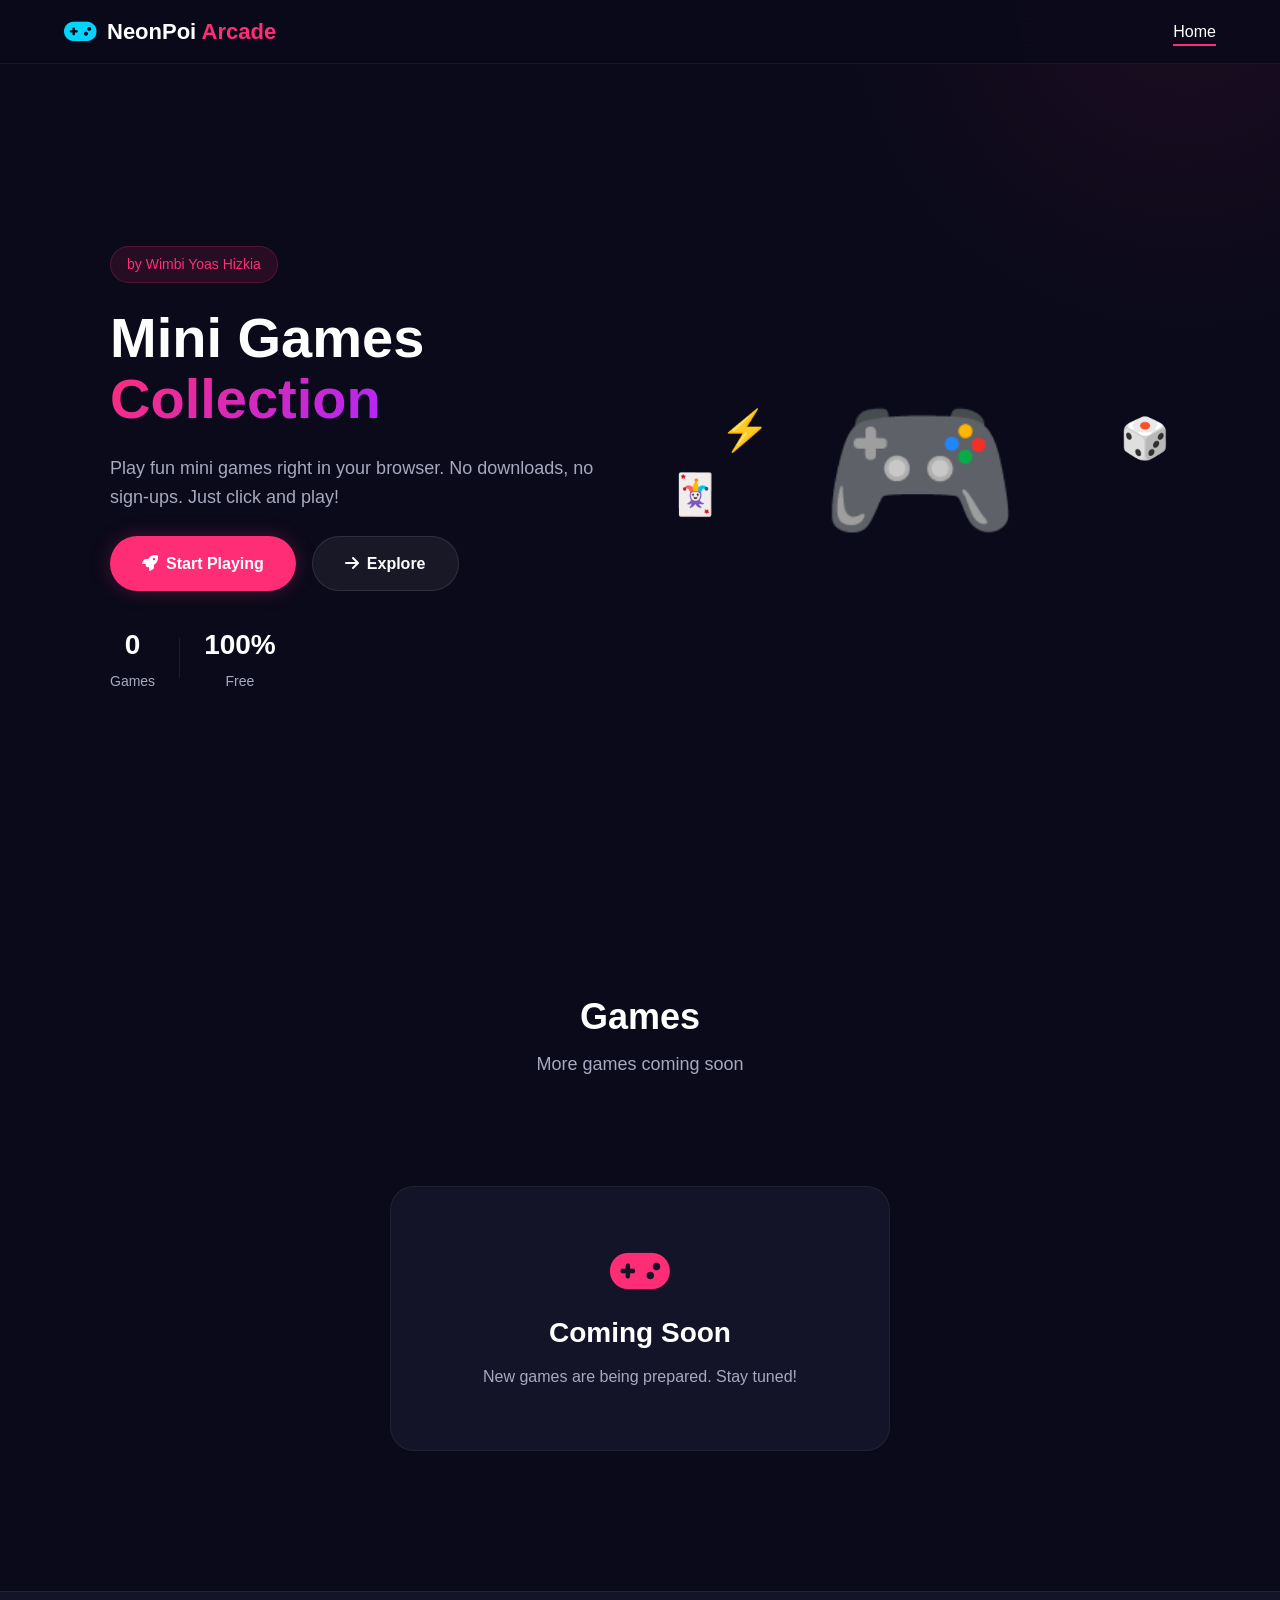
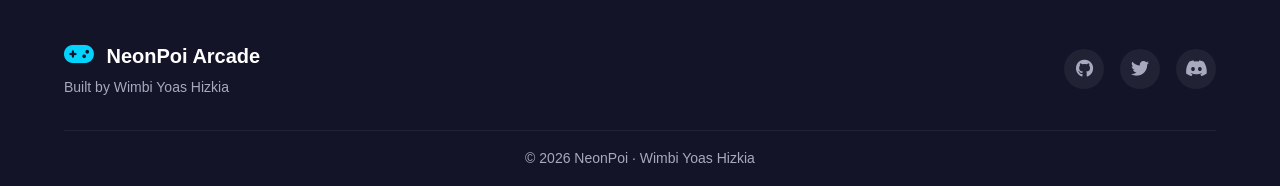
==== index.html @ 4e2cd575 "Add homepage Create initial homepage with hero section.  Signed-off-by: Wimbi Yoas Hizkia <wimbiyoas" ====
<!DOCTYPE html>
<html lang="en">
<head>
  <meta charset="UTF-8" />
  <meta name="viewport" content="width=device-width, initial-scale=1.0" />
  <title>NeonPoi · Arcade Hub</title>
  <link rel="stylesheet" href="style.css" />
  <link rel="stylesheet" href="https://cdnjs.cloudflare.com/ajax/libs/font-awesome/6.5.0/css/all.min.css" />
</head>
<body>

  <nav class="navbar">
    <div class="container nav-container">
      <div class="nav-brand">
        <i class="fas fa-gamepad"></i>
        <span>NeonPoi <span style="color: #ff2d75;">Arcade</span></span>
      </div>
      <ul class="nav-links">
        <li><a href="#" class="active">Home</a></li>
      </ul>
      <button class="nav-toggle" id="navToggle">
        <i class="fas fa-bars"></i>
      </button>
    </div>
  </nav>

  <section class="hero">
    <div class="container hero-container">
      <div class="hero-content">
        <span class="hero-badge">by Wimbi Yoas Hizkia</span>
        <h1 class="hero-title">
          Mini Games<br />
          <span class="gradient-text">Collection</span>
        </h1>
        <p class="hero-desc">
          Play fun mini games right in your browser. No downloads, no sign-ups.
          Just click and play!
        </p>
        <div class="hero-buttons">
          <a href="#games" class="btn btn-primary">
            <i class="fas fa-rocket"></i> Start Playing
          </a>
          <a href="#games" class="btn btn-secondary">
            <i class="fas fa-arrow-right"></i> Explore
          </a>
        </div>
        <div class="hero-stats">
          <div class="stat">
            <span class="stat-number">0</span>
            <span class="stat-label">Games</span>
          </div>
          <div class="stat-divider"></div>
          <div class="stat">
            <span class="stat-number">100%</span>
            <span class="stat-label">Free</span>
          </div>
        </div>
      </div>
      <div class="hero-image">
        <div class="hero-emoji">🎮</div>
        <div class="floating-emoji emoji-1">🎲</div>
        <div class="floating-emoji emoji-2">🃏</div>
        <div class="floating-emoji emoji-3">⚡</div>
      </div>
    </div>
  </section>

  <section class="games" id="games">
    <div class="container">
      <div class="section-header">
        <h2 class="section-title">Games</h2>
        <p class="section-desc">More games coming soon</p>
      </div>

      <div class="coming-soon-wrapper">
        <div class="coming-soon-box">
          <i class="fas fa-gamepad"></i>
          <h3>Coming Soon</h3>
          <p>New games are being prepared. Stay tuned!</p>
        </div>
      </div>
    </div>
  </section>
  
  <footer class="footer">
    <div class="container">
      <div class="footer-content">
        <div class="footer-brand">
          <i class="fas fa-gamepad"></i>
          <span>NeonPoi Arcade</span>
          <p>Built by Wimbi Yoas Hizkia</p>
        </div>
        <div class="footer-social">
          <a href="https://github.com/neonpoi" target="_blank"><i class="fab fa-github"></i></a>
          <a href="#"><i class="fab fa-twitter"></i></a>
          <a href="#"><i class="fab fa-discord"></i></a>
        </div>
      </div>
      <div class="footer-bottom">
        <p>&copy; 2026 NeonPoi &middot; Wimbi Yoas Hizkia</p>
      </div>
    </div>
  </footer>

  <script src="js/main.js"></script>
</body>
</html>
---- style.css ----
* {
  margin: 0;
  padding: 0;
  box-sizing: border-box;
}

html {
  scroll-behavior: smooth;
}

body {
  font-family: -apple-system, BlinkMacSystemFont, 'Segoe UI', Roboto, sans-serif;
  background: #0a0a1a;
  color: #ffffff;
  line-height: 1.6;
  overflow-x: hidden;
}

.container {
  max-width: 1200px;
  margin: 0 auto;
  padding: 0 24px;
}

a {
  text-decoration: none;
  color: inherit;
}

:root {
  --neon-pink: #ff2d75;
  --neon-blue: #00d4ff;
  --neon-purple: #b026ff;
  --bg-dark: #0a0a1a;
  --bg-card: #141428;
  --text-gray: #a7a9be;
}

::-webkit-scrollbar {
  width: 8px;
}
::-webkit-scrollbar-track {
  background: #0a0a1a;
}
::-webkit-scrollbar-thumb {
  background: var(--neon-pink);
  border-radius: 8px;
}
::-webkit-scrollbar-thumb:hover {
  background: var(--neon-blue);
}

.navbar {
  position: fixed;
  top: 0;
  left: 0;
  right: 0;
  background: rgba(10, 10, 26, 0.85);
  backdrop-filter: blur(12px);
  border-bottom: 1px solid rgba(255, 255, 255, 0.06);
  z-index: 1000;
  padding: 14px 0;
}

.nav-container {
  display: flex;
  justify-content: space-between;
  align-items: center;
}

.nav-brand {
  display: flex;
  align-items: center;
  gap: 10px;
  font-size: 22px;
  font-weight: 700;
  color: #ffffff;
}

.nav-brand i {
  color: var(--neon-blue);
  font-size: 26px;
}

.nav-links {
  display: flex;
  gap: 32px;
  list-style: none;
  align-items: center;
}

.nav-links a {
  color: var(--text-gray);
  font-size: 16px;
  font-weight: 500;
  transition: 0.3s;
  padding: 4px 0;
  border-bottom: 2px solid transparent;
}

.nav-links a:hover,
.nav-links a.active {
  color: #ffffff;
  border-bottom-color: var(--neon-pink);
}

.nav-toggle {
  display: none;
  background: none;
  border: none;
  color: #ffffff;
  font-size: 24px;
  cursor: pointer;
  padding: 4px 8px;
}

.hero {
  min-height: 100vh;
  display: flex;
  align-items: center;
  padding: 100px 0 60px;
  position: relative;
  overflow: hidden;
}

.hero::before {
  content: '';
  position: absolute;
  top: -40%;
  right: -20%;
  width: 700px;
  height: 700px;
  background: radial-gradient(circle, rgba(255, 45, 117, 0.08), transparent 70%);
  border-radius: 50%;
  pointer-events: none;
}

.hero-container {
  display: grid;
  grid-template-columns: 1fr 1fr;
  gap: 60px;
  align-items: center;
  position: relative;
  z-index: 1;
}

.hero-content {
  display: flex;
  flex-direction: column;
  gap: 24px;
}

.hero-badge {
  display: inline-block;
  background: rgba(255, 45, 117, 0.12);
  color: var(--neon-pink);
  padding: 6px 16px;
  border-radius: 100px;
  font-size: 14px;
  font-weight: 500;
  width: fit-content;
  border: 1px solid rgba(255, 45, 117, 0.2);
}

.hero-title {
  font-size: 56px;
  font-weight: 800;
  line-height: 1.1;
  color: #ffffff;
}

.gradient-text {
  background: linear-gradient(135deg, var(--neon-pink), var(--neon-purple));
  -webkit-background-clip: text;
  -webkit-text-fill-color: transparent;
  background-clip: text;
}

.hero-desc {
  font-size: 18px;
  color: var(--text-gray);
  max-width: 500px;
}

.hero-buttons {
  display: flex;
  gap: 16px;
  flex-wrap: wrap;
}

.btn {
  display: inline-flex;
  align-items: center;
  gap: 8px;
  padding: 14px 32px;
  border-radius: 60px;
  font-size: 16px;
  font-weight: 600;
  transition: 0.3s;
  border: none;
  cursor: pointer;
}

.btn-primary {
  background: var(--neon-pink);
  color: #ffffff;
  box-shadow: 0 0 20px rgba(255, 45, 117, 0.25);
}

.btn-primary:hover {
  transform: translateY(-3px);
  box-shadow: 0 0 40px rgba(255, 45, 117, 0.45);
}

.btn-secondary {
  background: rgba(255, 255, 255, 0.06);
  color: #ffffff;
  border: 1px solid rgba(255, 255, 255, 0.1);
}

.btn-secondary:hover {
  background: rgba(255, 255, 255, 0.12);
  transform: translateY(-3px);
}

.hero-stats {
  display: flex;
  align-items: center;
  gap: 24px;
  margin-top: 8px;
}

.stat {
  text-align: center;
}

.stat-number {
  display: block;
  font-size: 28px;
  font-weight: 700;
  color: #ffffff;
}

.stat-label {
  font-size: 14px;
  color: var(--text-gray);
}

.stat-divider {
  width: 1px;
  height: 40px;
  background: rgba(255, 255, 255, 0.08);
}

.hero-image {
  display: flex;
  justify-content: center;
  align-items: center;
  position: relative;
}

.hero-emoji {
  font-size: 160px;
  line-height: 1;
  animation: float 3s ease-in-out infinite;
}

@keyframes float {
  0%, 100% { transform: translateY(0px); }
  50% { transform: translateY(-20px); }
}

.floating-emoji {
  position: absolute;
  font-size: 40px;
  animation: float 4s ease-in-out infinite;
}

.emoji-1 {
  top: 10%;
  right: 0%;
  animation-delay: 0.5s;
}

.emoji-2 {
  bottom: 15%;
  left: 0%;
  animation-delay: 1s;
}

.emoji-3 {
  top: 5%;
  left: 10%;
  animation-delay: 1.5s;
}

.games {
  padding: 80px 0;
}

.section-header {
  text-align: center;
  margin-bottom: 48px;
}

.section-title {
  font-size: 36px;
  font-weight: 700;
  color: #ffffff;
  margin-top: 8px;
}

.section-desc {
  color: var(--text-gray);
  font-size: 18px;
  margin-top: 4px;
}

.coming-soon-wrapper {
  display: flex;
  justify-content: center;
  align-items: center;
  padding: 60px 20px;
}

.coming-soon-box {
  text-align: center;
  background: var(--bg-card);
  padding: 60px 80px;
  border-radius: 24px;
  border: 1px solid rgba(255, 255, 255, 0.06);
  max-width: 500px;
  width: 100%;
}

.coming-soon-box i {
  font-size: 48px;
  color: var(--neon-pink);
  margin-bottom: 16px;
}

.coming-soon-box h3 {
  font-size: 28px;
  font-weight: 700;
  color: #ffffff;
  margin-bottom: 8px;
}

.coming-soon-box p {
  color: var(--text-gray);
  font-size: 16px;
}

.footer {
  background: var(--bg-card);
  border-top: 1px solid rgba(255, 255, 255, 0.06);
  padding: 48px 0 0;
}

.footer-content {
  display: flex;
  justify-content: space-between;
  align-items: center;
  padding-bottom: 32px;
}

.footer-brand i {
  font-size: 24px;
  color: var(--neon-blue);
}

.footer-brand span {
  font-size: 20px;
  font-weight: 700;
  margin-left: 8px;
}

.footer-brand p {
  color: var(--text-gray);
  font-size: 14px;
  margin-top: 4px;
}

.footer-social {
  display: flex;
  gap: 16px;
}

.footer-social a {
  display: flex;
  align-items: center;
  justify-content: center;
  width: 40px;
  height: 40px;
  background: rgba(255, 255, 255, 0.06);
  border-radius: 50%;
  color: var(--text-gray);
  transition: 0.3s;
  font-size: 18px;
}

.footer-social a:hover {
  background: var(--neon-pink);
  color: #ffffff;
  transform: translateY(-3px);
}

.footer-bottom {
  border-top: 1px solid rgba(255, 255, 255, 0.06);
  padding: 16px 0;
  text-align: center;
  color: var(--text-gray);
  font-size: 14px;
}

@media (max-width: 992px) {
  .hero-container {
    grid-template-columns: 1fr;
    text-align: center;
  }

  .hero-desc {
    margin: 0 auto;
  }

  .hero-buttons {
    justify-content: center;
  }

  .hero-stats {
    justify-content: center;
  }

  .hero-emoji {
    font-size: 100px;
  }

  .hero-title {
    font-size: 40px;
  }

  .footer-content {
    flex-direction: column;
    text-align: center;
    gap: 16px;
  }

  .footer-social {
    justify-content: center;
  }

  .coming-soon-box {
    padding: 40px 24px;
  }

  .coming-soon-box h3 {
    font-size: 24px;
  }

  .coming-soon-box i {
    font-size: 36px;
  }
}

@media (max-width: 768px) {
  .nav-links {
    display: none;
    flex-direction: column;
    gap: 16px;
    position: absolute;
    top: 100%;
    left: 0;
    right: 0;
    background: rgba(10, 10, 26, 0.95);
    backdrop-filter: blur(12px);
    padding: 24px;
    border-bottom: 1px solid rgba(255, 255, 255, 0.06);
  }

  .nav-links.active {
    display: flex;
  }

  .nav-toggle {
    display: block;
  }

  .hero-title {
    font-size: 32px;
  }

  .hero-emoji {
    font-size: 80px;
  }

  .floating-emoji {
    font-size: 28px;
  }

  .emoji-1 {
    top: 5%;
    right: 5%;
  }
  .emoji-2 {
    bottom: 10%;
    left: 5%;
  }
  .emoji-3 {
    display: none;
  }
}

@media (max-width: 480px) {
  .hero-stats {
    flex-direction: column;
    gap: 12px;
  }

  .stat-divider {
    display: none;
  }

  .btn {
    padding: 12px 24px;
    font-size: 14px;
  }

  .hero-title {
    font-size: 28px;
  }

  .footer-content {
    gap: 12px;
  }

  .footer-social {
    gap: 12px;
  }

  .footer-social a {
    width: 36px;
    height: 36px;
    font-size: 16px;
  }
}
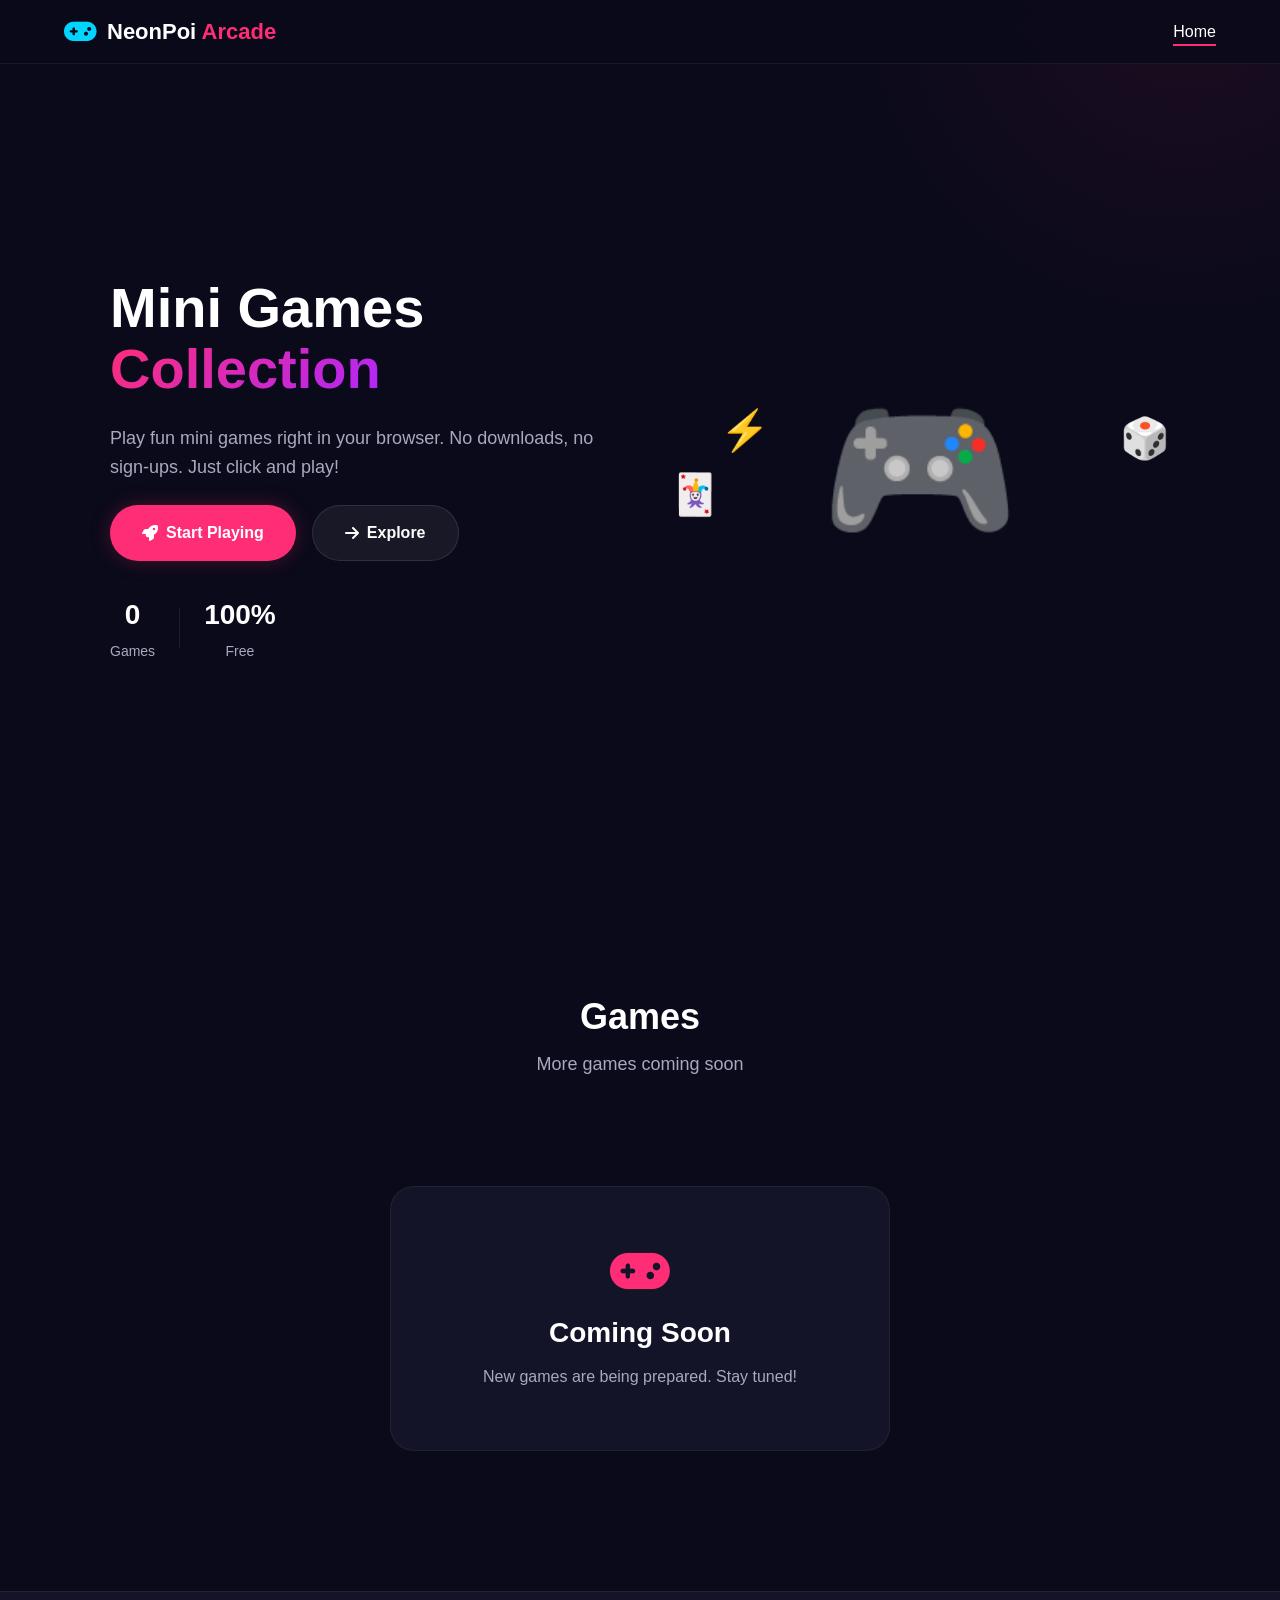
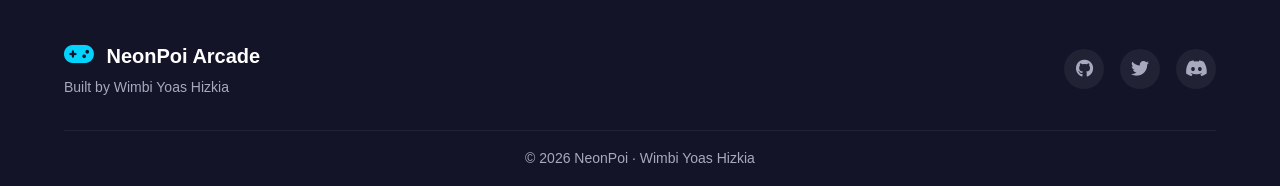
==== commit 06f34388: "index: Remove author badge from hero section Remove 'by Wimbi Yoas Hizkia' badge from hero section f" ====
--- a/index.html
+++ b/index.html
@@ -27,7 +27,6 @@
   <section class="hero">
     <div class="container hero-container">
       <div class="hero-content">
-        <span class="hero-badge">by Wimbi Yoas Hizkia</span>
         <h1 class="hero-title">
           Mini Games<br />
           <span class="gradient-text">Collection</span>
--- a/style.css
+++ b/style.css
@@ -148,18 +148,6 @@
   display: flex;
   flex-direction: column;
   gap: 24px;
-}
-
-.hero-badge {
-  display: inline-block;
-  background: rgba(255, 45, 117, 0.12);
-  color: var(--neon-pink);
-  padding: 6px 16px;
-  border-radius: 100px;
-  font-size: 14px;
-  font-weight: 500;
-  width: fit-content;
-  border: 1px solid rgba(255, 45, 117, 0.2);
 }
 
 .hero-title {
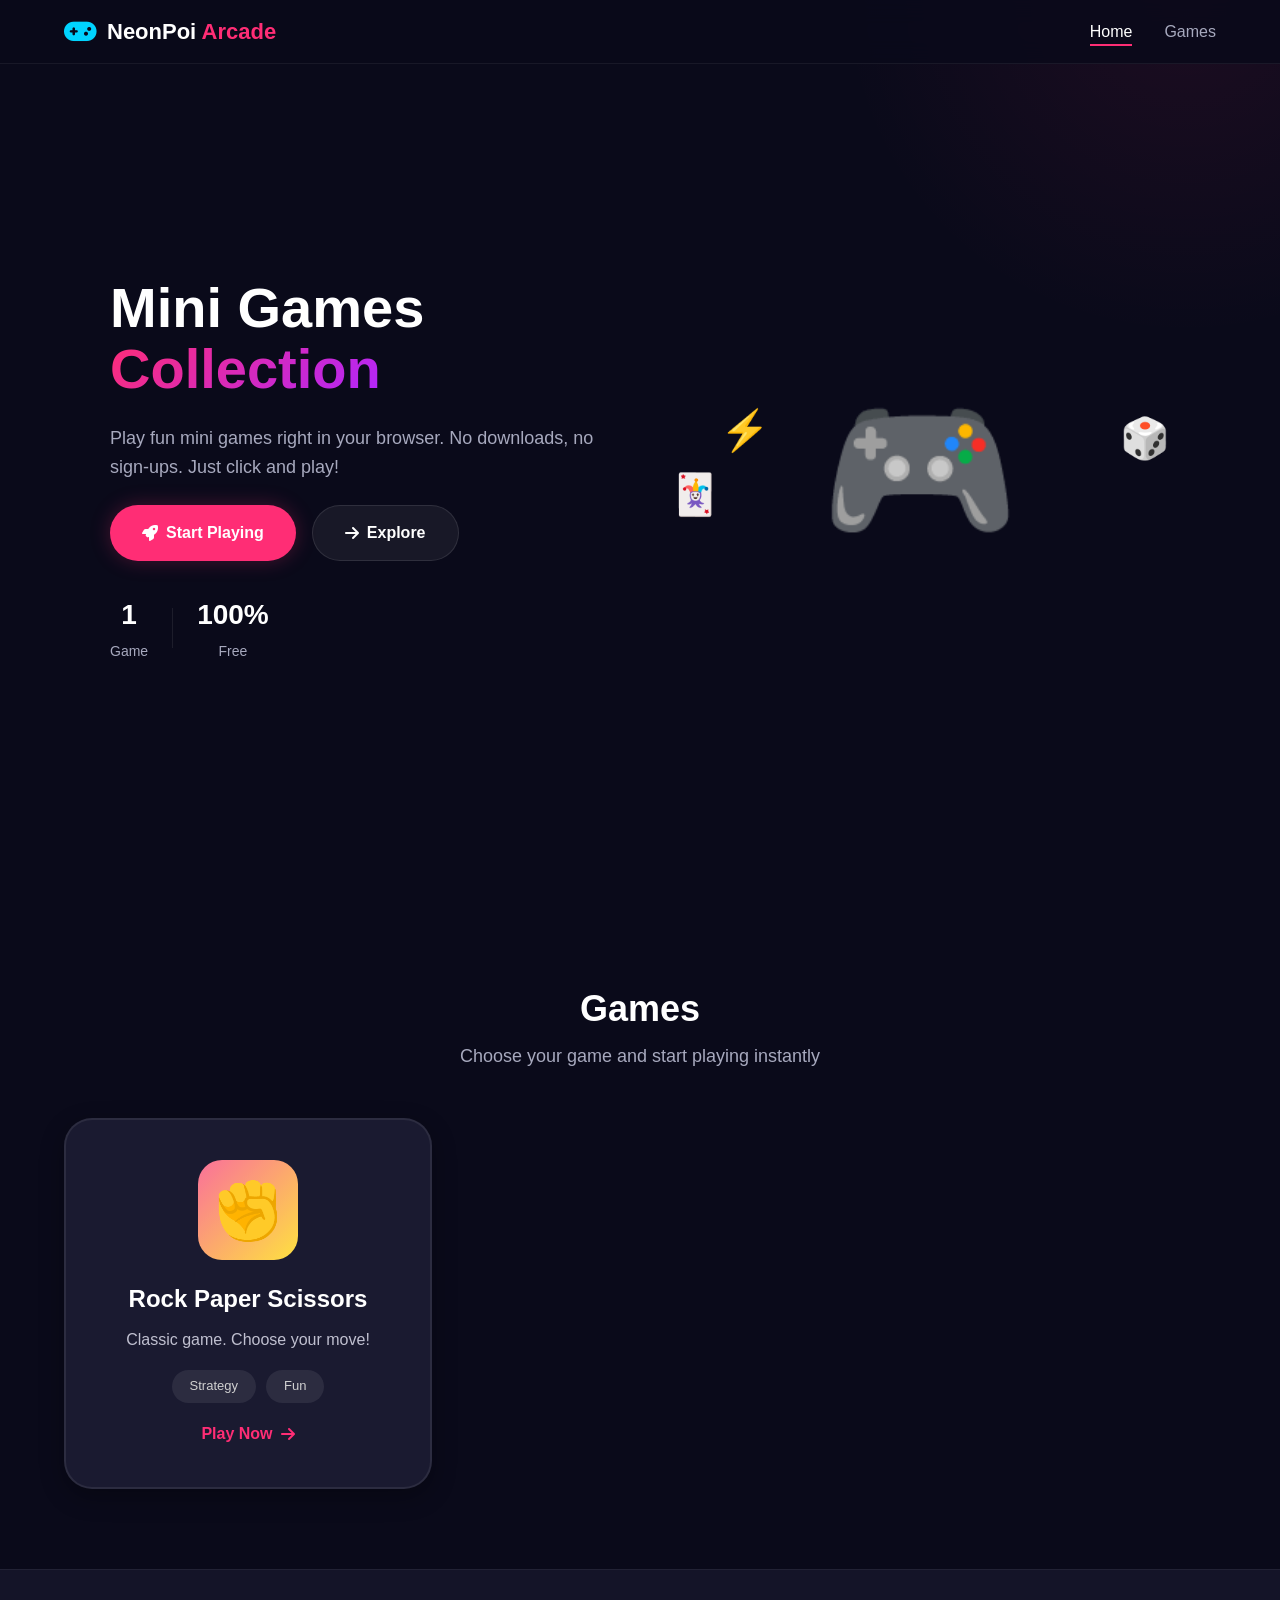
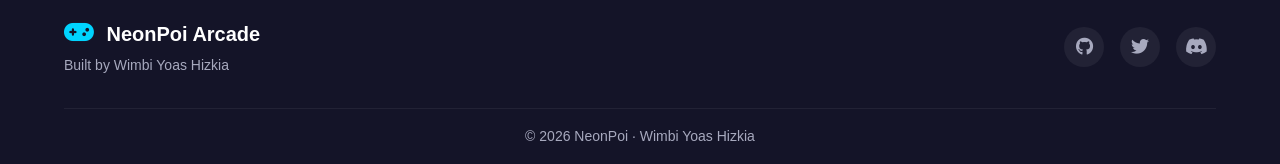
==== commit db38582c: "index: Add Rock Paper Scissors game Add Rock Paper Scissors game with score tracking, history and re" ====
--- a/index.html
+++ b/index.html
@@ -17,6 +17,7 @@
       </div>
       <ul class="nav-links">
         <li><a href="#" class="active">Home</a></li>
+        <li><a href="#">Games</a></li>
       </ul>
       <button class="nav-toggle" id="navToggle">
         <i class="fas fa-bars"></i>
@@ -45,8 +46,8 @@
         </div>
         <div class="hero-stats">
           <div class="stat">
-            <span class="stat-number">0</span>
-            <span class="stat-label">Games</span>
+            <span class="stat-number">1</span>
+            <span class="stat-label">Game</span>
           </div>
           <div class="stat-divider"></div>
           <div class="stat">
@@ -68,19 +69,28 @@
     <div class="container">
       <div class="section-header">
         <h2 class="section-title">Games</h2>
-        <p class="section-desc">More games coming soon</p>
+        <p class="section-desc">Choose your game and start playing instantly</p>
       </div>
 
-      <div class="coming-soon-wrapper">
-        <div class="coming-soon-box">
-          <i class="fas fa-gamepad"></i>
-          <h3>Coming Soon</h3>
-          <p>New games are being prepared. Stay tuned!</p>
+      <div class="games-grid">
+        <div class="game-card" onclick="location.href='games/rps.html'">
+          <div class="game-icon" style="background: linear-gradient(135deg, #fa709a, #fee140);">
+            ✊
+          </div>
+          <h3 class="game-name">Rock Paper Scissors</h3>
+          <p class="game-desc">Classic game. Choose your move!</p>
+          <div class="game-tags">
+            <span class="tag">Strategy</span>
+            <span class="tag">Fun</span>
+          </div>
+          <a href="games/rps.html" class="game-link">
+            Play Now <i class="fas fa-arrow-right"></i>
+          </a>
         </div>
       </div>
     </div>
   </section>
-  
+
   <footer class="footer">
     <div class="container">
       <div class="footer-content">
--- a/style.css
+++ b/style.css
@@ -295,7 +295,6 @@
   font-size: 36px;
   font-weight: 700;
   color: #ffffff;
-  margin-top: 8px;
 }
 
 .section-desc {
@@ -304,39 +303,87 @@
   margin-top: 4px;
 }
 
-.coming-soon-wrapper {
-  display: flex;
+.games-grid {
+  display: grid;
+  grid-template-columns: repeat(auto-fill, minmax(280px, 1fr));
+  gap: 24px;
+}
+
+.game-card {
+  background: #1a1a30;
+  padding: 40px 28px;
+  border-radius: 28px;
+  border: 2px solid rgba(255, 255, 255, 0.08);
+  text-align: center;
+  transition: 0.3s;
+  cursor: pointer;
+  min-height: 300px;
+  display: flex;
+  flex-direction: column;
   justify-content: center;
   align-items: center;
-  padding: 60px 20px;
-}
-
-.coming-soon-box {
-  text-align: center;
-  background: var(--bg-card);
-  padding: 60px 80px;
+  box-shadow: 0 8px 24px rgba(0, 0, 0, 0.3);
+}
+
+.game-card:hover {
+  transform: translateY(-8px);
+  border-color: var(--neon-pink);
+  box-shadow: 0 16px 40px rgba(255, 45, 117, 0.15);
+}
+
+.game-icon {
+  font-size: 56px;
+  width: 100px;
+  height: 100px;
   border-radius: 24px;
-  border: 1px solid rgba(255, 255, 255, 0.06);
-  max-width: 500px;
-  width: 100%;
-}
-
-.coming-soon-box i {
-  font-size: 48px;
+  display: flex;
+  align-items: center;
+  justify-content: center;
+  margin: 0 auto 20px;
+}
+
+.game-name {
+  font-size: 24px;
+  font-weight: 700;
+  color: #ffffff;
+  margin-bottom: 8px;
+}
+
+.game-desc {
+  color: #c0c0d0;
+  font-size: 16px;
+  margin-bottom: 18px;
+}
+
+.game-tags {
+  display: flex;
+  gap: 10px;
+  justify-content: center;
+  margin-bottom: 18px;
+  flex-wrap: wrap;
+}
+
+.tag {
+  background: rgba(255, 255, 255, 0.08);
+  padding: 6px 18px;
+  border-radius: 100px;
+  font-size: 13px;
+  font-weight: 500;
+  color: #d0d0d0;
+}
+
+.game-link {
+  display: inline-flex;
+  align-items: center;
+  gap: 8px;
   color: var(--neon-pink);
-  margin-bottom: 16px;
-}
-
-.coming-soon-box h3 {
-  font-size: 28px;
-  font-weight: 700;
-  color: #ffffff;
-  margin-bottom: 8px;
-}
-
-.coming-soon-box p {
-  color: var(--text-gray);
+  font-weight: 600;
   font-size: 16px;
+  transition: 0.3s;
+}
+
+.game-link:hover {
+  gap: 14px;
 }
 
 .footer {
@@ -401,52 +448,268 @@
   font-size: 14px;
 }
 
+.game-page {
+  padding: 100px 0 60px;
+  min-height: 100vh;
+}
+
+.game-header {
+  text-align: center;
+  margin-bottom: 48px;
+}
+
+.back-link {
+  display: inline-block;
+  color: var(--text-gray);
+  font-size: 14px;
+  margin-bottom: 16px;
+  transition: 0.3s;
+}
+
+.back-link:hover {
+  color: #ffffff;
+}
+
+.game-title {
+  font-size: 40px;
+  font-weight: 800;
+  color: #ffffff;
+  margin-bottom: 8px;
+}
+
+.game-subtitle {
+  color: var(--text-gray);
+  font-size: 18px;
+}
+
+.game-container {
+  display: grid;
+  grid-template-columns: 2fr 1fr;
+  gap: 40px;
+  max-width: 900px;
+  margin: 0 auto;
+}
+
+.game-area {
+  background: var(--bg-card);
+  padding: 40px;
+  border-radius: 24px;
+  border: 1px solid rgba(255, 255, 255, 0.06);
+  text-align: center;
+}
+
+.players {
+  display: flex;
+  justify-content: space-between;
+  align-items: center;
+  margin-bottom: 24px;
+}
+
+.player {
+  flex: 1;
+}
+
+.player-label {
+  display: block;
+  color: var(--text-gray);
+  font-size: 14px;
+  font-weight: 500;
+  margin-bottom: 8px;
+}
+
+.player-move {
+  font-size: 56px;
+  line-height: 1;
+  margin-bottom: 8px;
+}
+
+.player-score {
+  font-size: 28px;
+  font-weight: 700;
+  color: #ffffff;
+}
+
+.vs {
+  font-size: 24px;
+  font-weight: 700;
+  color: var(--neon-pink);
+  padding: 0 16px;
+}
+
+.result {
+  font-size: 18px;
+  font-weight: 600;
+  color: #ffffff;
+  margin-bottom: 24px;
+  padding: 12px;
+  background: rgba(255, 255, 255, 0.04);
+  border-radius: 12px;
+}
+
+.choices {
+  display: flex;
+  gap: 16px;
+  justify-content: center;
+  margin-bottom: 24px;
+}
+
+.choice-btn {
+  display: flex;
+  flex-direction: column;
+  align-items: center;
+  gap: 8px;
+  background: rgba(255, 255, 255, 0.04);
+  border: 2px solid rgba(255, 255, 255, 0.06);
+  border-radius: 16px;
+  padding: 20px 32px;
+  cursor: pointer;
+  transition: 0.3s;
+  color: #ffffff;
+  font-family: inherit;
+}
+
+.choice-btn:hover {
+  background: rgba(255, 45, 117, 0.1);
+  border-color: var(--neon-pink);
+  transform: translateY(-4px);
+}
+
+.choice-btn:active {
+  transform: translateY(0);
+}
+
+.choice-icon {
+  font-size: 40px;
+  line-height: 1;
+}
+
+.choice-label {
+  font-size: 14px;
+  font-weight: 500;
+  color: var(--text-gray);
+}
+
+.reset-btn {
+  display: inline-flex;
+  align-items: center;
+  gap: 8px;
+  background: rgba(255, 255, 255, 0.06);
+  border: none;
+  border-radius: 60px;
+  padding: 10px 24px;
+  color: var(--text-gray);
+  font-size: 14px;
+  font-weight: 500;
+  cursor: pointer;
+  transition: 0.3s;
+}
+
+.reset-btn:hover {
+  background: rgba(255, 255, 255, 0.12);
+  color: #ffffff;
+}
+
+.history-section {
+  background: var(--bg-card);
+  padding: 24px;
+  border-radius: 24px;
+  border: 1px solid rgba(255, 255, 255, 0.06);
+}
+
+.history-section h3 {
+  font-size: 16px;
+  font-weight: 600;
+  color: #ffffff;
+  margin-bottom: 16px;
+}
+
+.history-list {
+  max-height: 400px;
+  overflow-y: auto;
+}
+
+.empty-history {
+  color: var(--text-gray);
+  font-size: 14px;
+  text-align: center;
+  padding: 20px 0;
+}
+
+.history-item {
+  display: flex;
+  justify-content: space-between;
+  align-items: center;
+  padding: 8px 12px;
+  border-radius: 8px;
+  background: rgba(255, 255, 255, 0.02);
+  margin-bottom: 4px;
+  font-size: 14px;
+}
+
+.history-item.win {
+  border-left: 3px solid #39ff14;
+}
+
+.history-item.lose {
+  border-left: 3px solid #ff2d75;
+}
+
+.history-item.draw {
+  border-left: 3px solid #ffd700;
+}
+
+.history-moves {
+  font-size: 18px;
+}
+
+.history-result {
+  font-weight: 500;
+}
+
+.history-item.win .history-result {
+  color: #39ff14;
+}
+
+.history-item.lose .history-result {
+  color: #ff2d75;
+}
+
+.history-item.draw .history-result {
+  color: #ffd700;
+}
+
+.history-time {
+  color: var(--text-gray);
+  font-size: 12px;
+}
+
 @media (max-width: 992px) {
   .hero-container {
     grid-template-columns: 1fr;
     text-align: center;
   }
-
   .hero-desc {
     margin: 0 auto;
   }
-
   .hero-buttons {
     justify-content: center;
   }
-
   .hero-stats {
     justify-content: center;
   }
-
   .hero-emoji {
     font-size: 100px;
   }
-
   .hero-title {
     font-size: 40px;
   }
-
   .footer-content {
     flex-direction: column;
     text-align: center;
     gap: 16px;
   }
-
   .footer-social {
     justify-content: center;
-  }
-
-  .coming-soon-box {
-    padding: 40px 24px;
-  }
-
-  .coming-soon-box h3 {
-    font-size: 24px;
-  }
-
-  .coming-soon-box i {
-    font-size: 36px;
   }
 }
 
@@ -464,27 +727,21 @@
     padding: 24px;
     border-bottom: 1px solid rgba(255, 255, 255, 0.06);
   }
-
   .nav-links.active {
     display: flex;
   }
-
   .nav-toggle {
     display: block;
   }
-
   .hero-title {
     font-size: 32px;
   }
-
   .hero-emoji {
     font-size: 80px;
   }
-
   .floating-emoji {
     font-size: 28px;
   }
-
   .emoji-1 {
     top: 5%;
     right: 5%;
@@ -495,6 +752,37 @@
   }
   .emoji-3 {
     display: none;
+  }
+  .games-grid {
+    grid-template-columns: 1fr;
+  }
+  .game-container {
+    grid-template-columns: 1fr;
+  }
+  .game-title {
+    font-size: 28px;
+  }
+  .players {
+    flex-direction: row;
+  }
+  .player-move {
+    font-size: 40px;
+  }
+  .vs {
+    font-size: 18px;
+    padding: 0 8px;
+  }
+  .choices {
+    flex-wrap: wrap;
+  }
+  .choice-btn {
+    padding: 16px 24px;
+  }
+  .choice-icon {
+    font-size: 32px;
+  }
+  .game-area {
+    padding: 24px;
   }
 }
 
@@ -503,31 +791,26 @@
     flex-direction: column;
     gap: 12px;
   }
-
   .stat-divider {
     display: none;
   }
-
   .btn {
     padding: 12px 24px;
     font-size: 14px;
   }
-
   .hero-title {
     font-size: 28px;
   }
-
-  .footer-content {
-    gap: 12px;
-  }
-
-  .footer-social {
-    gap: 12px;
-  }
-
-  .footer-social a {
-    width: 36px;
-    height: 36px;
-    font-size: 16px;
-  }
-}
+  .game-card {
+    padding: 24px 16px;
+    min-height: 240px;
+  }
+  .game-icon {
+    font-size: 44px;
+    width: 76px;
+    height: 76px;
+  }
+  .game-name {
+    font-size: 20px;
+  }
+}
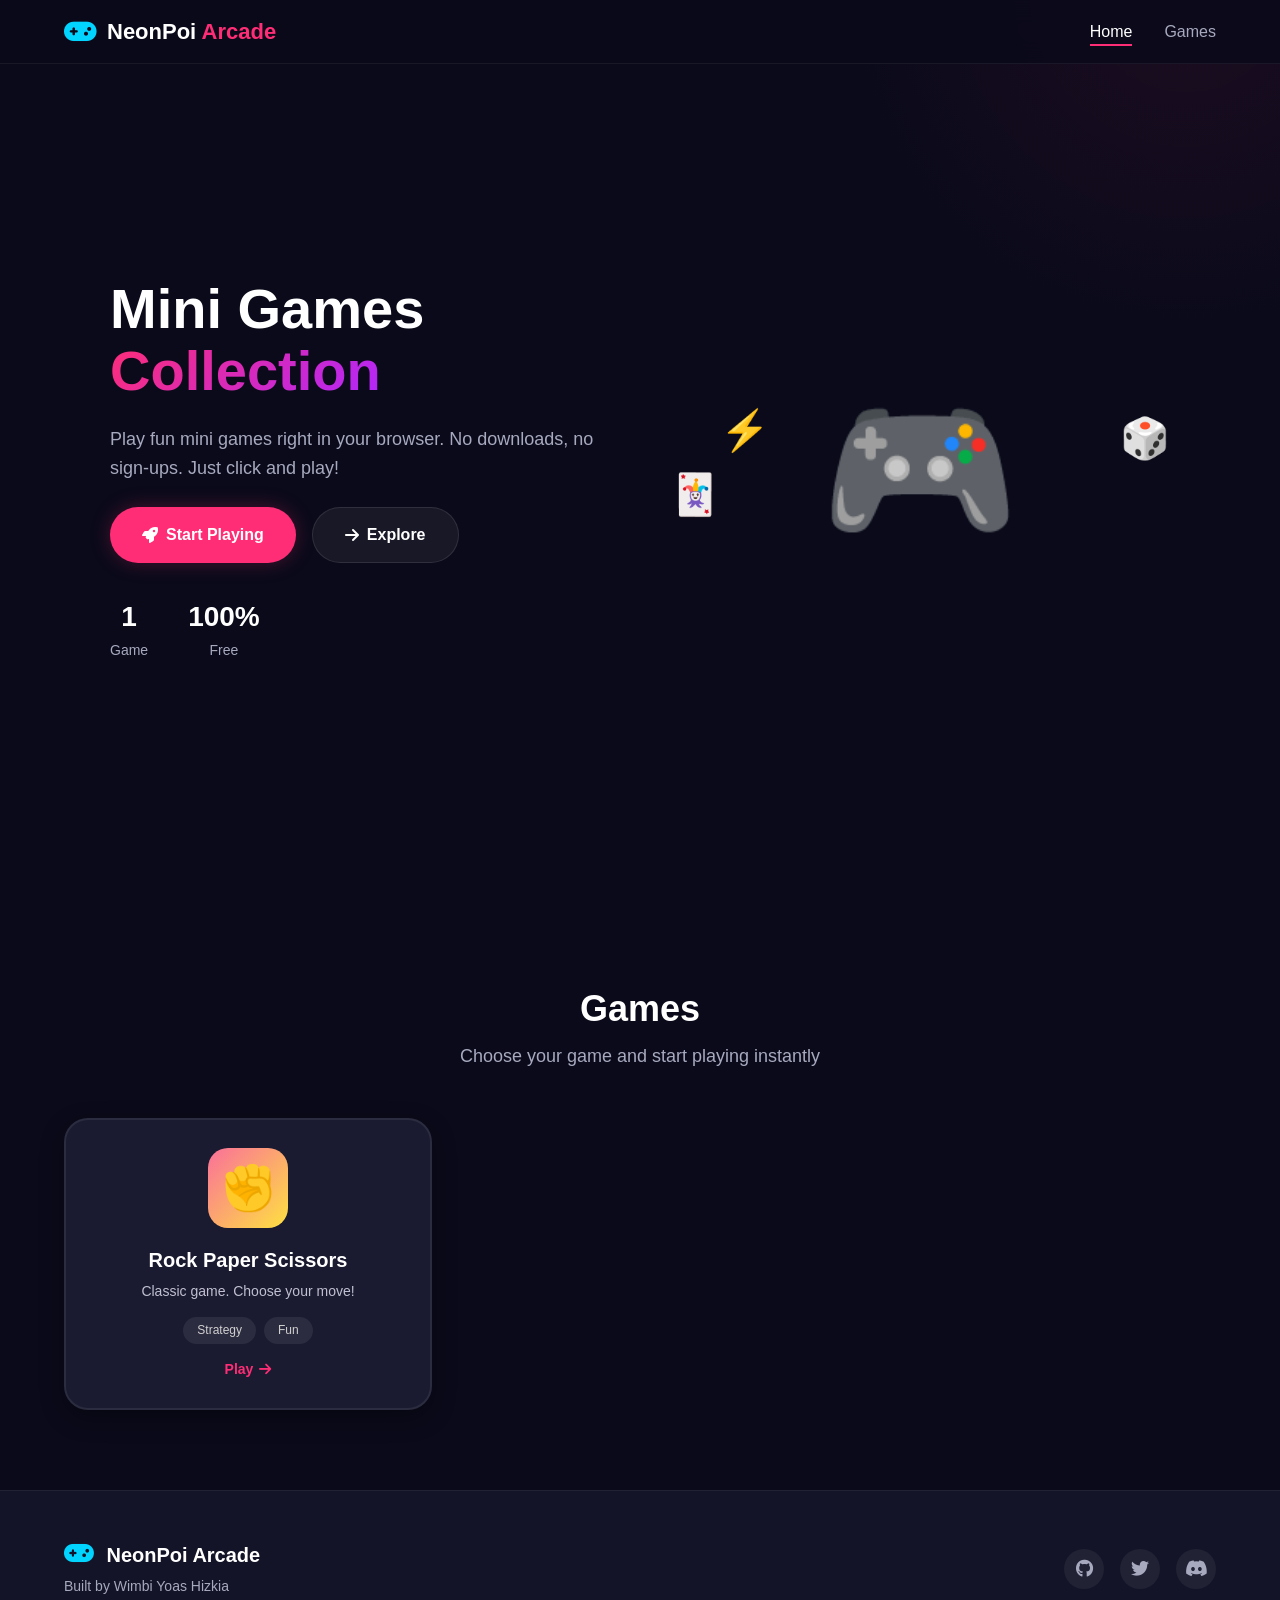
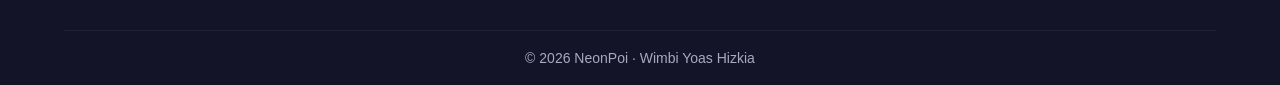
==== commit 9f152270: "style: Make game cards mobile-friendly Change game cards to horizontal layout on mobile button only." ====
--- a/index.html
+++ b/index.html
@@ -77,14 +77,16 @@
           <div class="game-icon" style="background: linear-gradient(135deg, #fa709a, #fee140);">
             ✊
           </div>
-          <h3 class="game-name">Rock Paper Scissors</h3>
-          <p class="game-desc">Classic game. Choose your move!</p>
-          <div class="game-tags">
-            <span class="tag">Strategy</span>
-            <span class="tag">Fun</span>
+          <div class="game-info">
+            <h3 class="game-name">Rock Paper Scissors</h3>
+            <p class="game-desc">Classic game. Choose your move!</p>
+            <div class="game-tags">
+              <span class="tag">Strategy</span>
+              <span class="tag">Fun</span>
+            </div>
           </div>
           <a href="games/rps.html" class="game-link">
-            Play Now <i class="fas fa-arrow-right"></i>
+            Play <i class="fas fa-arrow-right"></i>
           </a>
         </div>
       </div>
--- a/style.css
+++ b/style.css
@@ -213,8 +213,9 @@
 
 .hero-stats {
   display: flex;
-  align-items: center;
-  gap: 24px;
+  justify-content: flex-start;
+  align-items: center;
+  gap: 40px;
   margin-top: 8px;
 }
 
@@ -230,14 +231,13 @@
 }
 
 .stat-label {
+  display: block;
   font-size: 14px;
   color: var(--text-gray);
 }
 
 .stat-divider {
-  width: 1px;
-  height: 40px;
-  background: rgba(255, 255, 255, 0.08);
+  display: none;
 }
 
 .hero-image {
@@ -311,13 +311,13 @@
 
 .game-card {
   background: #1a1a30;
-  padding: 40px 28px;
-  border-radius: 28px;
+  padding: 28px 20px;
+  border-radius: 24px;
   border: 2px solid rgba(255, 255, 255, 0.08);
   text-align: center;
   transition: 0.3s;
   cursor: pointer;
-  min-height: 300px;
+  min-height: 240px;
   display: flex;
   flex-direction: column;
   justify-content: center;
@@ -332,42 +332,42 @@
 }
 
 .game-icon {
-  font-size: 56px;
-  width: 100px;
-  height: 100px;
-  border-radius: 24px;
+  font-size: 44px;
+  width: 80px;
+  height: 80px;
+  border-radius: 20px;
   display: flex;
   align-items: center;
   justify-content: center;
-  margin: 0 auto 20px;
+  margin: 0 auto 16px;
 }
 
 .game-name {
-  font-size: 24px;
+  font-size: 20px;
   font-weight: 700;
   color: #ffffff;
-  margin-bottom: 8px;
+  margin-bottom: 4px;
 }
 
 .game-desc {
   color: #c0c0d0;
-  font-size: 16px;
-  margin-bottom: 18px;
+  font-size: 14px;
+  margin-bottom: 14px;
 }
 
 .game-tags {
   display: flex;
-  gap: 10px;
+  gap: 8px;
   justify-content: center;
-  margin-bottom: 18px;
+  margin-bottom: 14px;
   flex-wrap: wrap;
 }
 
 .tag {
   background: rgba(255, 255, 255, 0.08);
-  padding: 6px 18px;
+  padding: 4px 14px;
   border-radius: 100px;
-  font-size: 13px;
+  font-size: 12px;
   font-weight: 500;
   color: #d0d0d0;
 }
@@ -375,10 +375,10 @@
 .game-link {
   display: inline-flex;
   align-items: center;
-  gap: 8px;
+  gap: 6px;
   color: var(--neon-pink);
   font-weight: 600;
-  font-size: 16px;
+  font-size: 14px;
   transition: 0.3s;
 }
 
@@ -788,8 +788,9 @@
 
 @media (max-width: 480px) {
   .hero-stats {
-    flex-direction: column;
-    gap: 12px;
+    flex-direction: row;
+    justify-content: center;
+    gap: 40px;
   }
   .stat-divider {
     display: none;
@@ -814,3 +815,168 @@
     font-size: 20px;
   }
 }
+
+@media (max-width: 768px) {
+  .games-grid {
+    grid-template-columns: 1fr;
+    gap: 12px;
+  }
+
+  .game-card {
+    display: flex;
+    flex-direction: row;
+    align-items: center;
+    justify-content: space-between;
+    padding: 14px 18px;
+    min-height: auto;
+    border-radius: 16px;
+    background: #1a1a30;
+    border: 1px solid rgba(255, 255, 255, 0.06);
+    box-shadow: none;
+    cursor: pointer;
+    transition: 0.2s;
+  }
+
+  .game-card:hover {
+    transform: none;
+    box-shadow: none;
+  }
+
+  .game-card .game-icon {
+    width: 44px;
+    height: 44px;
+    font-size: 24px;
+    border-radius: 12px;
+    margin: 0 14px 0 0;
+    flex-shrink: 0;
+  }
+
+  .game-card .game-info {
+    flex: 1;
+    text-align: left;
+  }
+
+  .game-card .game-name {
+    font-size: 16px;
+    font-weight: 600;
+    margin-bottom: 0;
+    color: #ffffff;
+  }
+
+  .game-card .game-desc {
+    display: none;
+  }
+
+  .game-card .game-tags {
+    display: none;
+  }
+
+  .game-card .game-link {
+    font-size: 13px;
+    font-weight: 600;
+    padding: 6px 16px;
+    background: var(--neon-pink);
+    color: #ffffff;
+    border-radius: 30px;
+    gap: 4px;
+    flex-shrink: 0;
+    white-space: nowrap;
+    transition: 0.2s;
+  }
+
+  .game-card .game-link i {
+    font-size: 11px;
+  }
+
+  .game-card .game-link:hover {
+    gap: 4px;
+    transform: none;
+    background: #ff4d8a;
+  }
+
+  .hero-title {
+    font-size: 32px;
+  }
+
+  .hero-desc {
+    font-size: 16px;
+  }
+
+  .hero-emoji {
+    font-size: 80px;
+  }
+
+  .floating-emoji {
+    font-size: 28px;
+  }
+
+  .emoji-1 {
+    top: 5%;
+    right: 5%;
+  }
+  .emoji-2 {
+    bottom: 10%;
+    left: 5%;
+  }
+  .emoji-3 {
+    display: none;
+  }
+
+  .section-title {
+    font-size: 28px;
+  }
+
+  .section-desc {
+    font-size: 15px;
+  }
+
+  .stat-number {
+    font-size: 24px;
+  }
+
+  .stat-label {
+    font-size: 12px;
+  }
+
+  .footer-content {
+    flex-direction: column;
+    text-align: center;
+    gap: 12px;
+  }
+
+  .footer-social {
+    justify-content: center;
+  }
+
+  .footer-social a {
+    width: 36px;
+    height: 36px;
+    font-size: 16px;
+  }
+
+  .footer-bottom {
+    font-size: 12px;
+  }
+}
+
+@media (max-width: 400px) {
+  .game-card {
+    padding: 12px 14px;
+  }
+
+  .game-card .game-icon {
+    width: 36px;
+    height: 36px;
+    font-size: 20px;
+    margin-right: 10px;
+  }
+
+  .game-card .game-name {
+    font-size: 14px;
+  }
+
+  .game-card .game-link {
+    font-size: 12px;
+    padding: 4px 12px;
+  }
+}
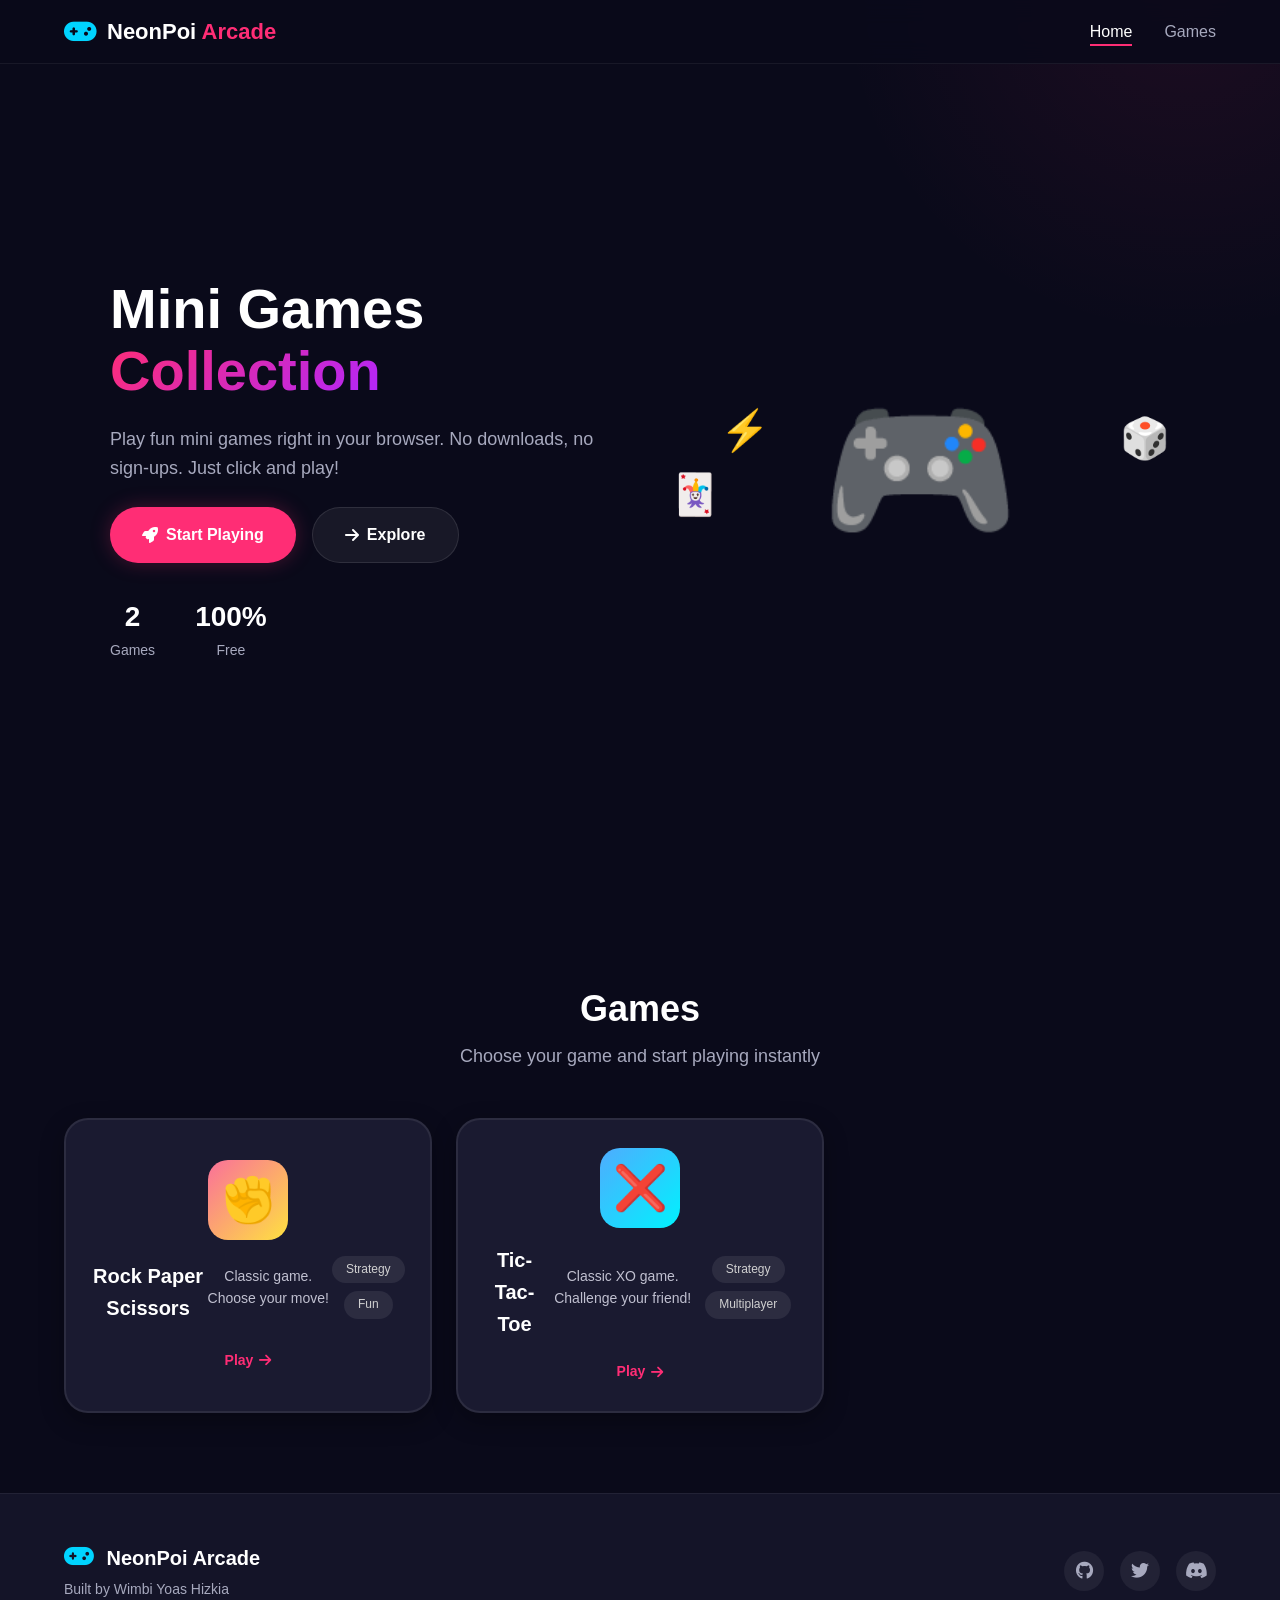
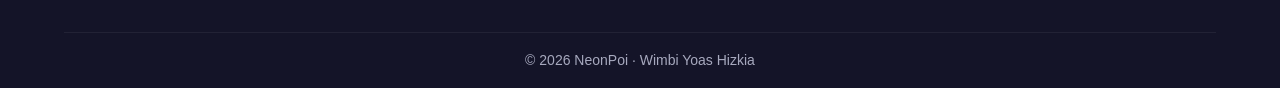
==== commit 248529ba: "games: Add Tic-Tac-Toe game Adds a complete Tic-Tac-Toe game to the arcade with both singleplayer an" ====
--- a/index.html
+++ b/index.html
@@ -46,8 +46,8 @@
         </div>
         <div class="hero-stats">
           <div class="stat">
-            <span class="stat-number">1</span>
-            <span class="stat-label">Game</span>
+            <span class="stat-number">2</span>
+            <span class="stat-label">Games</span>
           </div>
           <div class="stat-divider"></div>
           <div class="stat">
@@ -89,6 +89,23 @@
             Play <i class="fas fa-arrow-right"></i>
           </a>
         </div>
+
+        <div class="game-card" onclick="location.href='games/tictactoe.html'">
+          <div class="game-icon" style="background: linear-gradient(135deg, #4facfe, #00f2fe);">
+            ❌
+          </div>
+          <div class="game-info">
+            <h3 class="game-name">Tic-Tac-Toe</h3>
+            <p class="game-desc">Classic XO game. Challenge your friend!</p>
+            <div class="game-tags">
+              <span class="tag">Strategy</span>
+              <span class="tag">Multiplayer</span>
+            </div>
+          </div>
+          <a href="games/tictactoe.html" class="game-link">
+            Play <i class="fas fa-arrow-right"></i>
+          </a>
+        </div>
       </div>
     </div>
   </section>
--- a/style.css
+++ b/style.css
@@ -980,3 +980,518 @@
     padding: 4px 12px;
   }
 }
+
+.mode-selection {
+  display: flex;
+  justify-content: center;
+  align-items: center;
+  gap: 40px;
+  padding: 40px 0;
+  flex-wrap: wrap;
+}
+
+.mode-card {
+  background: var(--bg-card);
+  padding: 40px 32px;
+  border-radius: 24px;
+  border: 2px solid rgba(255, 255, 255, 0.06);
+  text-align: center;
+  min-width: 220px;
+  cursor: pointer;
+  transition: 0.3s;
+}
+
+.mode-card:hover {
+  transform: translateY(-8px);
+  border-color: var(--neon-pink);
+  box-shadow: 0 16px 40px rgba(255, 45, 117, 0.15);
+}
+
+.mode-icon {
+  font-size: 56px;
+  margin-bottom: 16px;
+}
+
+.mode-card h3 {
+  font-size: 22px;
+  color: #ffffff;
+  margin-bottom: 4px;
+}
+
+.mode-card p {
+  color: var(--text-gray);
+  margin-bottom: 16px;
+}
+
+.mode-tag {
+  display: inline-block;
+  padding: 4px 14px;
+  border-radius: 100px;
+  font-size: 12px;
+  font-weight: 500;
+  background: rgba(255, 255, 255, 0.08);
+  color: #d0d0d0;
+  margin-bottom: 16px;
+}
+
+.mode-divider {
+  color: var(--text-gray);
+  font-size: 18px;
+  font-weight: 600;
+}
+
+.room-controls {
+  display: flex;
+  flex-direction: column;
+  gap: 12px;
+  align-items: center;
+}
+
+.room-controls input[type="text"] {
+  padding: 10px 16px;
+  border-radius: 12px;
+  border: 1px solid rgba(255, 255, 255, 0.1);
+  background: rgba(255, 255, 255, 0.05);
+  color: #ffffff;
+  font-size: 14px;
+  width: 200px;
+}
+
+.room-controls input[type="text"]::placeholder {
+  color: #666;
+}
+
+.room-buttons {
+  display: flex;
+  align-items: center;
+  gap: 8px;
+  flex-wrap: wrap;
+  justify-content: center;
+}
+
+.room-id-display {
+  color: var(--neon-blue);
+  font-weight: 600;
+  font-size: 16px;
+  padding: 8px;
+}
+
+.connection-status {
+  font-size: 14px;
+  font-weight: 500;
+}
+
+@media (max-width: 768px) {
+  .mode-selection {
+    flex-direction: column;
+    gap: 20px;
+  }
+  .mode-divider {
+    transform: rotate(90deg);
+  }
+  .mode-card {
+    min-width: 180px;
+    padding: 24px 20px;
+  }
+  .room-buttons {
+    flex-direction: column;
+    align-items: stretch;
+  }
+  .room-controls input[type="text"] {
+    width: 100%;
+  }
+}
+
+.multiplayer-header {
+  display: flex;
+  align-items: center;
+  gap: 10px;
+  color: #ffffff;
+  font-size: 16px;
+  font-weight: 600;
+  margin-bottom: 16px;
+}
+
+.multiplayer-header i {
+  color: var(--neon-blue);
+  font-size: 20px;
+}
+
+.multiplayer-grid {
+  display: grid;
+  grid-template-columns: 1fr auto 1fr;
+  gap: 20px;
+  align-items: stretch;
+}
+
+.multiplayer-card {
+  background: rgba(255, 255, 255, 0.03);
+  border: 1px solid rgba(255, 255, 255, 0.06);
+  border-radius: 16px;
+  padding: 20px;
+  transition: 0.3s;
+}
+
+.multiplayer-card:hover {
+  border-color: rgba(255, 255, 255, 0.12);
+}
+
+.multiplayer-card-header {
+  display: flex;
+  align-items: center;
+  gap: 10px;
+  margin-bottom: 4px;
+}
+
+.multiplayer-card-header h4 {
+  color: #ffffff;
+  font-size: 16px;
+  font-weight: 600;
+  margin: 0;
+}
+
+.multiplayer-card-header i {
+  font-size: 18px;
+}
+
+.multiplayer-desc {
+  color: var(--text-gray);
+  font-size: 13px;
+  margin-bottom: 14px;
+}
+
+.multiplayer-input-group {
+  display: flex;
+  flex-direction: column;
+  gap: 8px;
+  margin-bottom: 12px;
+}
+
+.multiplayer-input-group input {
+  padding: 10px 14px;
+  border-radius: 10px;
+  border: 1px solid rgba(255, 255, 255, 0.08);
+  background: rgba(255, 255, 255, 0.05);
+  color: #ffffff;
+  font-size: 14px;
+  width: 100%;
+  transition: 0.3s;
+}
+
+.multiplayer-input-group input:focus {
+  outline: none;
+  border-color: var(--neon-pink);
+  background: rgba(255, 255, 255, 0.08);
+}
+
+.multiplayer-input-group input::placeholder {
+  color: #555;
+}
+
+.btn-block {
+  width: 100%;
+  justify-content: center;
+  padding: 12px;
+}
+
+.multiplayer-divider {
+  display: flex;
+  align-items: center;
+  justify-content: center;
+  color: var(--text-gray);
+  font-size: 14px;
+  font-weight: 600;
+  padding: 0 8px;
+}
+
+.room-id-display {
+  display: flex;
+  align-items: center;
+  gap: 10px;
+  margin-top: 10px;
+  padding: 8px 12px;
+  background: rgba(0, 212, 255, 0.06);
+  border-radius: 8px;
+  border: 1px solid rgba(0, 212, 255, 0.1);
+  min-height: 40px;
+}
+
+.room-id-label {
+  color: var(--text-gray);
+  font-size: 12px;
+  font-weight: 500;
+  text-transform: uppercase;
+  letter-spacing: 0.5px;
+}
+
+.room-id-value {
+  color: var(--neon-blue);
+  font-size: 16px;
+  font-weight: 700;
+  font-family: monospace;
+  flex: 1;
+}
+
+.btn-copy {
+  background: rgba(255, 255, 255, 0.06);
+  border: none;
+  color: var(--text-gray);
+  padding: 4px 10px;
+  border-radius: 6px;
+  cursor: pointer;
+  transition: 0.3s;
+  font-size: 14px;
+}
+
+.btn-copy:hover {
+  background: rgba(255, 255, 255, 0.12);
+  color: #ffffff;
+}
+
+.connection-status-modern {
+  display: flex;
+  align-items: center;
+  gap: 12px;
+  margin-top: 16px;
+  padding: 12px 16px;
+  background: rgba(255, 255, 255, 0.03);
+  border-radius: 10px;
+  border: 1px solid rgba(255, 255, 255, 0.04);
+}
+
+.status-dot {
+  width: 10px;
+  height: 10px;
+  border-radius: 50%;
+  flex-shrink: 0;
+  transition: 0.3s;
+}
+
+.status-dot.disconnected {
+  background: #ff2d75;
+}
+
+.status-dot.connecting {
+  background: #ffd700;
+  animation: pulse-dot 1s ease-in-out infinite;
+}
+
+.status-dot.connected {
+  background: #39ff14;
+}
+
+.status-dot.error {
+  background: #ff2d75;
+}
+
+@keyframes pulse-dot {
+  0%, 100% { opacity: 1; transform: scale(1); }
+  50% { opacity: 0.5; transform: scale(0.8); }
+}
+
+.status-text {
+  color: var(--text-gray);
+  font-size: 14px;
+  font-weight: 500;
+}
+
+@media (max-width: 768px) {
+  .multiplayer-grid {
+    grid-template-columns: 1fr;
+    gap: 16px;
+  }
+  .multiplayer-divider {
+    padding: 4px 0;
+  }
+  .multiplayer-divider span {
+    background: var(--bg-card);
+    padding: 0 16px;
+  }
+  .room-id-display {
+    flex-wrap: wrap;
+  }
+}
+
+@media (max-width: 480px) {
+  .multiplayer-card {
+    padding: 16px;
+  }
+  .multiplayer-input-group input {
+    font-size: 13px;
+    padding: 8px 12px;
+  }
+  .btn-block {
+    font-size: 14px;
+    padding: 10px;
+  }
+}
+
+.board {
+  display: grid;
+  grid-template-columns: repeat(3, 1fr);
+  gap: 8px;
+  max-width: 360px;
+  margin: 20px auto;
+}
+
+.cell {
+  aspect-ratio: 1;
+  background: rgba(255, 255, 255, 0.04);
+  border: 2px solid rgba(255, 255, 255, 0.08);
+  border-radius: 16px;
+  font-size: 56px;
+  font-weight: 700;
+  display: flex;
+  align-items: center;
+  justify-content: center;
+  cursor: pointer;
+  transition: 0.3s;
+  color: #ffffff;
+}
+
+.cell:hover:not(.taken) {
+  background: rgba(255, 45, 117, 0.08);
+  border-color: var(--neon-pink);
+  transform: scale(1.02);
+}
+
+.cell.taken {
+  cursor: not-allowed;
+  opacity: 0.8;
+}
+
+.cell.x {
+  color: var(--neon-blue);
+}
+
+.cell.o {
+  color: var(--neon-pink);
+}
+
+.cell.win {
+  background: rgba(57, 255, 20, 0.15);
+  border-color: #39ff14;
+  animation: pulse-win 0.8s ease-in-out infinite alternate;
+}
+
+@keyframes pulse-win {
+  0% { transform: scale(1); }
+  100% { transform: scale(1.05); }
+}
+
+.turn-indicator {
+  text-align: center;
+  font-size: 18px;
+  font-weight: 600;
+  color: var(--text-gray);
+  margin-bottom: 16px;
+  padding: 12px;
+  background: rgba(255, 255, 255, 0.03);
+  border-radius: 12px;
+}
+
+.turn-indicator span {
+  color: #ffffff;
+}
+
+.game-info {
+  display: flex;
+  justify-content: space-between;
+  align-items: center;
+  max-width: 360px;
+  margin: 0 auto 16px;
+  padding: 0 4px;
+}
+
+.game-info .score {
+  font-size: 14px;
+  color: var(--text-gray);
+}
+
+.game-info .score span {
+  font-size: 20px;
+  font-weight: 700;
+  color: #ffffff;
+}
+
+.game-info .score.x-score span {
+  color: var(--neon-blue);
+}
+
+.game-info .score.o-score span {
+  color: var(--neon-pink);
+}
+
+.game-info .score.draw-score span {
+  color: #ffd700;
+}
+
+.game-status {
+  text-align: center;
+  font-size: 20px;
+  font-weight: 700;
+  padding: 12px;
+  border-radius: 12px;
+  max-width: 360px;
+  margin: 0 auto 16px;
+}
+
+.game-status.win {
+  color: #39ff14;
+  background: rgba(57, 255, 20, 0.08);
+}
+
+.game-status.lose {
+  color: #ff2d75;
+  background: rgba(255, 45, 117, 0.08);
+}
+
+.game-status.draw {
+  color: #ffd700;
+  background: rgba(255, 215, 0, 0.08);
+}
+
+.game-status.waiting {
+  color: var(--text-gray);
+  background: rgba(255, 255, 255, 0.03);
+}
+
+.reset-btn-ttt {
+  display: inline-flex;
+  align-items: center;
+  gap: 8px;
+  background: rgba(255, 255, 255, 0.06);
+  border: none;
+  border-radius: 60px;
+  padding: 10px 24px;
+  color: var(--text-gray);
+  font-size: 14px;
+  font-weight: 500;
+  cursor: pointer;
+  transition: 0.3s;
+  margin-top: 8px;
+}
+
+.reset-btn-ttt:hover {
+  background: rgba(255, 255, 255, 0.12);
+  color: #ffffff;
+}
+
+.turn-indicator .player-turn {
+  color: var(--neon-blue);
+}
+
+.turn-indicator .opponent-turn {
+  color: var(--neon-pink);
+}
+
+@media (max-width: 480px) {
+  .cell {
+    font-size: 40px;
+    border-radius: 12px;
+  }
+  .board {
+    max-width: 280px;
+    gap: 6px;
+  }
+}
